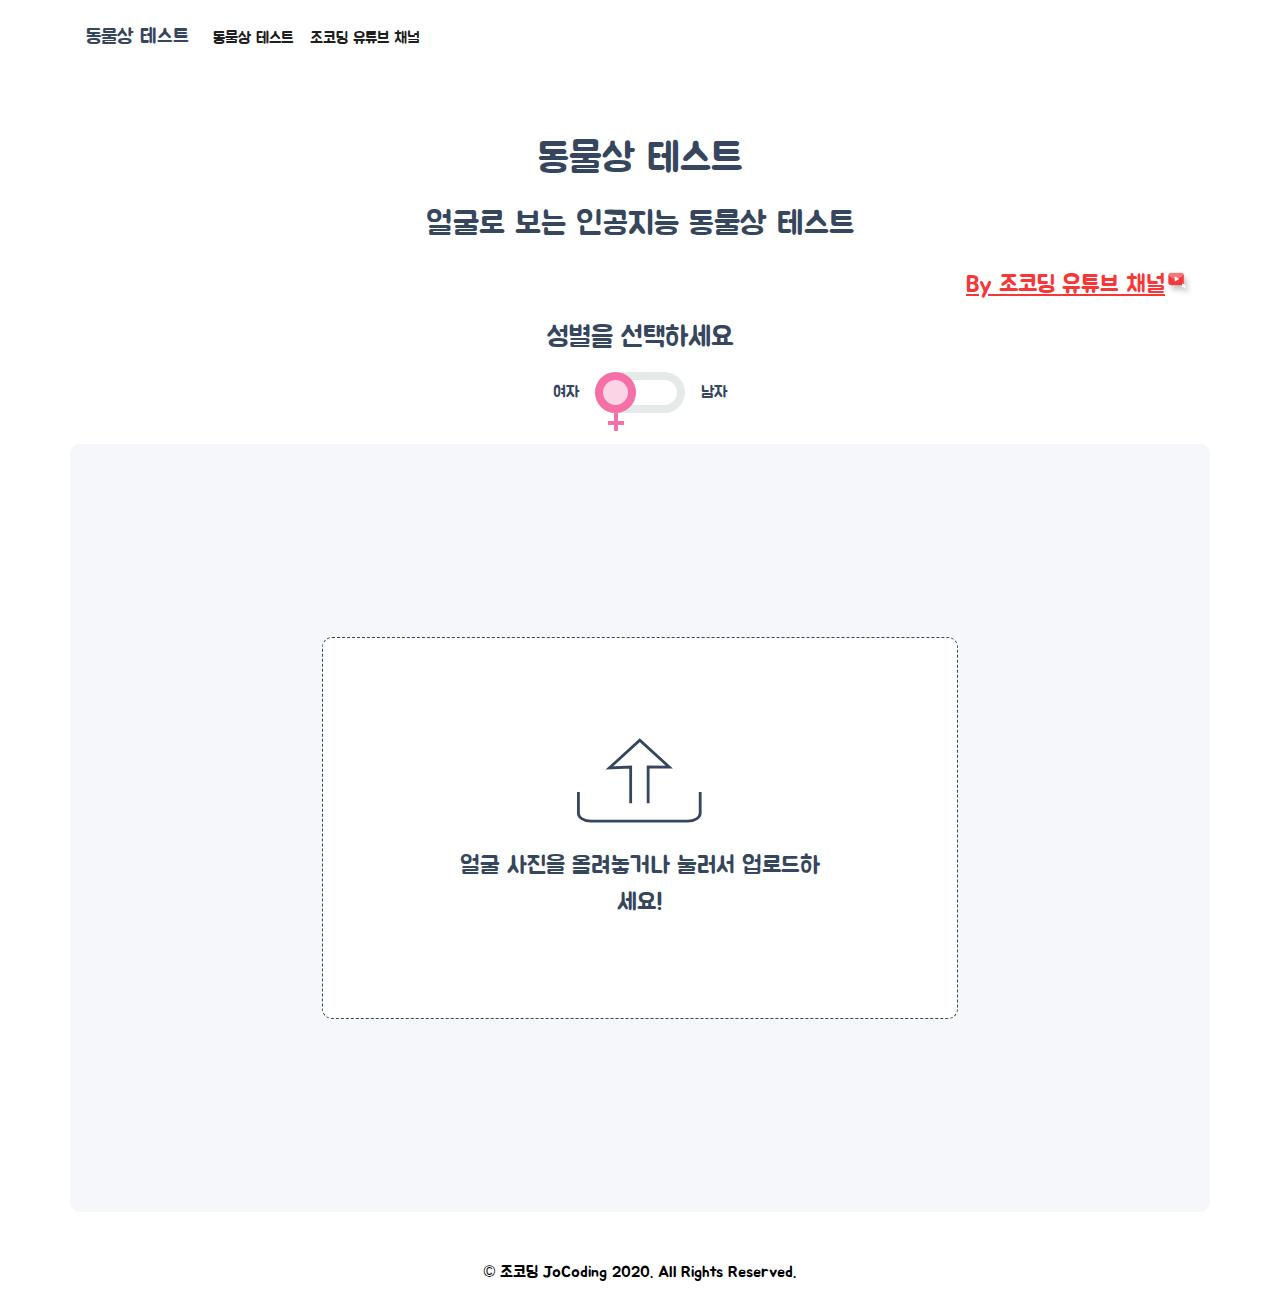
==== index.html @ c7068c0b "first commit" ====
<!DOCTYPE html>
<html>

<head>
    <meta charset="UTF-8">
    <meta name="viewport" content="width=device-width, initial-scale=1, shrink-to-fit=no">
    <meta http-equiv="X-UA-Compatible" content="ie=edge">
    <link href="https://fonts.googleapis.com/css?family=Jua&display=swap" rel="stylesheet">
    <link rel="stylesheet" href="https://stackpath.bootstrapcdn.com/bootstrap/4.4.1/css/bootstrap.min.css" integrity="sha384-Vkoo8x4CGsO3+Hhxv8T/Q5PaXtkKtu6ug5TOeNV6gBiFeWPGFN9MuhOf23Q9Ifjh" crossorigin="anonymous">
    <title>동물상 테스트</title>
    <meta name="title" content="동물상 테스트">
    <meta name="subject" content="얼굴로 보는 인공지능 동물상 테스트, 나와 닮은 동물상을 찾아보세요!">
    <meta name="keywords" content="동물상 테스트, 인공지능 동물상 테스트, 얼굴상, 얼굴상 테스트, 나와 닮은 동물, 동물상 찾기, 얼굴로 보는 동물상, 얼굴 동물, 동물얼굴, animalface, 강아지상, 고양이상, 여우상, 사슴상, 토끼상, 곰상, 공룡상, 인공지능 동물상, AI 얼굴상, AI 동물상">
    <meta name="author" content="조코딩">
    <link rel="stylesheet" href="style.css">
    <link rel="canonical" href="https://animalface.site" />
    <meta property="og:url" content="https://animalface.site" />
    <meta property="og:type" content="website" />
    <meta property="og:title" content="동물상 테스트" />
    <meta property="og:description" content="얼굴로 보는 인공지능 동물상 테스트, 나와 닮은 동물상을 찾아보세요! 대표 동물상 연예인 사진 데이터로 학습한 인공지능이 나의 얼굴로 동물상과 특징을 찾아드립니다. 회원가입도 필요없이 화면에서 바로 확인해보세요! 사진 데이터는 그 어디에도 전송되지 않습니다. 인공지능이 보는 나의 동물상 테스트 한번 해보세요! 강아지상? 고양이상? 여우상? 사슴상? 토끼상? 곰상? 공룡상? 얼굴상 테스트를 통해 나와 닮은 동물 찾기를 할 수 있습니다."
    />
    <meta property="og:image" content="https://img1.daumcdn.net/thumb/R1280x0/?scode=mtistory2&fname=https%3A%2F%2Fk.kakaocdn.net%2Fdn%2Fc0eq42%2FbtqCQpiFhFn%2F8KPaOP9q8PXpJFRL7if55K%2Fimg.jpg" />
    <link rel="shortcut icon" href="/favicon.ico" type="image/x-icon">
    <link rel="icon" href="/favicon.ico" type="image/x-icon">
    <script type="text/javascript" src="//s7.addthis.com/js/300/addthis_widget.js#pubid=ra-5e64b3727e862b06"></script>
</head>

<body>
    <nav class="p-3 container navbar navbar-expand-lg navbar-light">
        <a class="navbar-brand" href="https://animalface.site/">동물상 테스트</a>
        <button class="navbar-toggler" type="button" data-toggle="collapse" data-target="#navbarNav" aria-controls="navbarNav" aria-expanded="false" aria-label="Toggle navigation">
            <span class="navbar-toggler-icon"></span>
        </button>
        <div class="collapse navbar-collapse" id="navbarNav">
            <ul class="navbar-nav">
                <li class="nav-item active">
                    <a class="nav-link" href="#">동물상 테스트
                        <span class="sr-only">(current)</span>
                    </a>
                </li>
                <li class="nav-item active">
                    <a class="nav-link" id="yotube-top-link" href="https://www.youtube.com/channel/UCQNE2JmbasNYbjGAcuBiRRg">조코딩 유튜브 채널</a>
                </li>
            </ul>
        </div>
    </nav>
    <section class="section">
        <h1 class="title">동물상 테스트</h1>
        <h2 class="subtitle">얼굴로 보는 인공지능 동물상 테스트</h2>
        <h2 class="sr-only">나는 어떤 동물과 닮았을까? 나의 동물상 찾기를 해보세요!</h2>
        <h3 class="sr-only">대표 동물상 연예인 사진 데이터로 학습한 인공지능이 나의 얼굴로 동물상과 특징을 찾아드립니다.</h3>
        <h4 class="sr-only">본 서비스는 Google의 인공지능 teachable machine 2.0을 활용하였습니다.</h4>
        <p class="sr-only">얼굴로 보는 인공지능 동물상 테스트, 나와 닮은 동물상을 찾아보세요! 대표 동물상 연예인 사진 데이터로 학습한 인공지능이 나의 얼굴로 동물상과 특징을 찾아드립니다. 회원가입도 필요없이 화면에서 바로 확인해보세요! 사진 데이터는 그 어디에도 전송되지 않습니다. 인공지능이 보는 나의 동물상 테스트 한번 해보세요! 강아지상? 고양이상? 여우상? 사슴상? 토끼상? 곰상? 공룡상? 얼굴상 테스트를 통해 나와 닮은 동물 찾기를 할 수 있습니다.</p>
    </section>
    <section class="youtube pb-3" id="yotube-mid-link">
        <div class="container mt-3 youtube-cover d-flex flex-row-reverse align-items-center">
            <img src="img/youtube-copy.jpg" alt="youtube-icon" class="youtube-icon">
            <a href="https://www.youtube.com/channel/UCQNE2JmbasNYbjGAcuBiRRg" class="youtube-link">By 조코딩 유튜브 채널</a>
        </div>
    </section>
    <h3 class="pb-2 d-flex justify-content-center">성별을 선택하세요</h3>
    <section class="d-flex justify-content-center">
        <p class="d-flex align-items-center pr-3">여자</p>
        <div>
            <input type="checkbox" id="gender">
            <label for="gender">
                <span class="knob">
                    <i></i>
                </span>
            </label>
        </div>
        <p class="d-flex align-items-center pl-3">남자</p>
    </section>
    <script class="jsbin" src="https://ajax.googleapis.com/ajax/libs/jquery/1/jquery.min.js"></script>
    <div class="mt-3 container file-upload">
        <div class="image-upload-wrap">
            <input class="file-upload-input" type='file' onchange="readURL(this);" accept="image/*" />
            <div class="drag-text">
                <img src="img/upload.svg" class="mt-5 pt-5 upload">
                <h3 class="mb-5 pb-5 pt-4  upload-text">얼굴 사진을 올려놓거나 눌러서 업로드하세요!</h3>
            </div>
        </div>
        <div class="file-upload-content">
            <img class="file-upload-image" id="face-image" src="#" alt="your image" />
            <div id="loading" class="animated bounce">
                <div class="spinner-border" role="status">
                    <span class="sr-only">Loading...</span>
                </div>
                <p class="text-center">AI가 당신의 동물상을 분석중입니다.</p>
            </div>
            <p class="result-message"></p>
            <div id="label-container" class="d-flex flex-column justify-content-around"></div>
            <div id="addThis" class="addthis_inline_share_toolbox_6lz1"></div>

            <div class="pt-3 image-title-wrap">
                <button type="button p-2" class="try-again-btn" onclick="window.location.reload();">
                    <span class="try-again-text">다른 사진으로 재시도</span>
                </button>
            </div>
        </div>
    </div>
    <footer class="footer pt-5 container d-flex justify-content-center">
        <div>
            <p>&copy; 조코딩 JoCoding 2020. All Rights Reserved. </p>
        </div>
    </footer>
    <script>
        function readURL(input) {
            if (input.files && input.files[0]) {
                var reader = new FileReader();
                reader.onload = function(e) {
                    $('.image-upload-wrap').hide();
                    $('#loading').show();
                    $('.file-upload-image').attr('src', e.target.result);
                    $('.file-upload-content').show();
                    $('.image-title').html(input.files[0].name);
                };
                reader.readAsDataURL(input.files[0]);
                init().then(function() {
                    console.log("hello");
                    predict();
                    $('#loading').hide();
                });
            } else {
                removeUpload();
            }
        }

        function removeUpload() {
            $('.file-upload-input').replaceWith($('.file-upload-input').clone());
            $('.file-upload-content').hide();
            $('.image-upload-wrap').show();
        }
        $('.image-upload-wrap').bind('dragover', function() {
            $('.image-upload-wrap').addClass('image-dropping');
        });
        $('.image-upload-wrap').bind('dragleave', function() {
            $('.image-upload-wrap').removeClass('image-dropping');
        });
    </script>
    <script src="https://cdn.jsdelivr.net/npm/@tensorflow/tfjs@1.3.1/dist/tf.min.js"></script>
<script src="https://cdn.jsdelivr.net/npm/@teachablemachine/image@0.8/dist/teachablemachine-image.min.js"></script>
    <script type="text/javascript">
        let URL;
        const urlMale = "https://teachablemachine.withgoogle.com/models/o9D1N5TN/";
        const urlFemale = "https://teachablemachine.withgoogle.com/models/bB3YHn5r/";
        let model, webcam, labelContainer, maxPredictions;
        async function init() {
            if (document.getElementById("gender").checked) {
                URL = urlMale;
            } else {
                URL = urlFemale;
            }
            const modelURL = URL + "model.json";
            const metadataURL = URL + "metadata.json";
            model = await tmImage.load(modelURL, metadataURL);
            maxPredictions = model.getTotalClasses();
            labelContainer = document.getElementById("label-container");
            for (let i = 0; i < maxPredictions; i++) {
                var element = document.createElement("div")
                element.classList.add("d-flex");
                labelContainer.appendChild(element);
            }
        }
        async function predict() {
            var image = document.getElementById("face-image")
            const prediction = await model.predict(image, false);
            prediction.sort((a, b) => parseFloat(b.probability) - parseFloat(a.probability));
            console.log(prediction[0].className);
            var resultTitle, resultExplain, resultCeleb;
            if (document.getElementById("gender").checked) {
                switch (prediction[0].className) {
                    case "dog":
                        resultTitle = "귀여운 순둥이 강아지상"
                        resultExplain = "다정다감하고 귀여운 당신은 모든 사람들에게 즐거움을 주는 호감형이다! 친절하고 활발한 성격으로 어디에서도 인기폭발이며 애교와 웃음이 많아 연인에게 특히나 사랑스럽다. 당신은 애인바라기로 애인의 관심이 부족하면 시무룩해지고 외로움을 타는 모습이 마치 강아지와 똑 닮았다!"
                        resultCeleb = "강아지상 연예인: 강다니엘, 백현(엑소), 박보검, 송중기"
                        break;
                    case "cat":
                        resultTitle = "츤데레 매력쟁이 고양이상"
                        resultExplain = "무뚝뚝한 당신의 첫인상은 차가워 보이지만 묘한 매력을 풍겨 언제나 인기가 넘친다. 자존심이 세계 1등과 맞먹지만 관심 받는 것을 좋아하고 연인에게는 은근히 애교쟁이다. 시크한 츤데레로 연인에게 끊임없이 설렘을 안겨주는 당신은 고양이와 닮았다!"
                        resultCeleb = "고양이상 연예인: 황민현(뉴이스트), 시우민(엑소), 강동원, 이종석, 이준기"
                        break;
                    case "rabbit":
                        resultTitle = "천진난만한 매력의 토끼상"
                        resultExplain = "천진난만하고 귀여운 당신은 주변 사람들에게 기쁨을 주는 행복바이러스다! 호기심이 많아 활발하며 귀엽고 순수한 외모로 연인의 보호본능을 자극한다. 존재 자체가 상큼한 당신은 특별한 애교 없이도 연인에게 너무나도 사랑스럽다!"
                        resultCeleb = "토끼상 연예인: 정국(방탄소년단), 바비(아이콘), 박지훈(워너원), 수호(엑소)"
                        break;
                    case "dinosaur":
                        resultTitle = "따뜻한 나쁜남자 공룡상"
                        resultExplain = "무심한 성격에 첫인상은 나쁜 남자 같지만, 알고 보면 따뜻함이 묻어나는 당신! 시크한 매력에 선뜻 다가가지 못하지만 한번 다가가면 헤어나올 수 없는 터프한 매력을 가진 카리스마 있는 남자다."
                        resultCeleb = "공룡상 연예인: 윤두준(하이라이트), 이민기, 김우빈, 육성재(비투비), 공유"
                        break;
                    case "bear":
                        resultTitle = "포근한 매력의 곰상"
                        resultExplain = "첫 인상은 무서워 보이지만 알고 보면 귀여운 매력의 당신! 꼼꼼하고 섬세한 성격으로 연인을 헌신적으로 챙겨주는 당신은 연인에게 듬직한 존재! 포근한 매력에 듬직함까지 갖춘 최고의 남자다!"
                        resultCeleb = "곰상 연예인: 마동석, 조진웅, 조세호, 안재홍"
                        break;
                    default:
                        resultTitle = "알수없음"
                        resultExplain = ""
                        resultCeleb = ""
                }
            } else {
                switch (prediction[0].className) {
                    case "dog":
                        resultTitle = "귀여운 순둥이 강아지상"
                        resultExplain = "다정다감하고 귀여운 당신은 모든 사람들에게 즐거움을 주는 호감형이다! 상냥하고 활발한 성격으로 어디에서도 인기폭발이지만, 애교와 웃음이 많아 연인에게 특히나 사랑스럽다. 당신은 애인바라기로 애인의 관심이 부족하면 시무룩해지고 외로움을 타는 모습이 마치 강아지와 똑 닮았다!"
                        resultCeleb = "강아지상 연예인: 박보영, 아이유, 윤승아, 민아(걸스데이), 한지민"
                        break;
                    case "cat":
                        resultTitle = "츤데레 매력쟁이 고양이상"
                        resultExplain = "도도하고 섹시한 당신은 첫인상은 차가워 보이지만 묘한 매력을 풍겨 언제나 인기가 넘친다. 자존심이 세계 1등과 맞먹지만 관심 받는 것을 좋아하고 애인에게 관심이 받고 싶을 때는 애교도 부릴 줄 아는 귀여운 매력을 가졌다. 시크한 츤데레로 연인에게 끊임없이 설렘을 안겨주는 당신은 고양이와 닮았다!"
                        resultCeleb = "고양이상 연예인: 안소희(원더걸스), 오연서, 한예슬, 이성경, 이효리"
                        break;
                    case "rabbit":
                        resultTitle = "상큼발랄한 매력의 토끼상"
                        resultExplain = "발랄하고 귀여운 당신은 주변 사람들에게 기쁨을 주는 행복바이러스다! 호기심이 많아 활발하며 귀엽고 순수한 외모로 연인의 보호본능을 자극한다. 존재 자체가 상큼하고 깜찍한 당신은 특별한 애교 없이도 연인에게 너무나도 사랑스럽다!"
                        resultCeleb = "토끼상 연예인: 수지, 나연(트와이스), 예린(여자친구), 한승연(카라), 문채원"
                        break;
                    case "deer":
                        resultTitle = "온순하고 우아한 사슴상"
                        resultExplain = "맑고 영롱한 분위기의 당신은 사슴처럼 차분한 성격의 소유자다. 초롱초롱한 눈망울이 당신의 가장 큰 트레이드마크며 따스하고 온순한 눈빛을 가져 사랑스러움을 항상 머금고 있다! 부끄러움이 많아 애정표현이 낯설은 당신은 연인에게조차 신비한 존재지만 따뜻한 성격으로 연인의 마음을 사로잡는 능력을 가졌다."
                        resultCeleb = "사슴상 연예인: 윤아(소녀시대), 이연희, 고아라, 문근영, 정유미(부산행 배우)"
                        break;
                    case "fox":
                        resultTitle = "섹시한 밀당고수 여우상"
                        resultExplain = "사람을 홀리는 매력을 가진 당신은 선뜻 다가가기 힘든 섹시한 매력을 가졌다. 우아한 외모에 더해 뛰어난 센스의 성격을 가진 당신은 어딜가도 주목받는 주인공이다! 사교적인 성격을 가져 연인에게도 적극적으로 애정표현을 하지만 밀당의 고수인 당신은 연인의 혼을 쏙 빼놓는 매력쟁이다."
                        resultCeleb = "여우상 연예인: 경리(나인뮤지스), 예지(있지), 한혜진(모델), 헤이즈, 지연(티아라)"
                        break;
                    default:
                        resultTitle = "알수없음"
                        resultExplain = ""
                        resultCeleb = ""
                }
            }
            var title = "<div class='" + prediction[0].className + "-animal-title'>" + resultTitle + "</div>"
            var explain = "<div class='animal-explain pt-2'>" + resultExplain + "</div>"
            var celeb = "<div class='" + prediction[0].className + "-animal-celeb pt-2 pb-2'>" + resultCeleb + "</div>"
            $('.result-message').html(title + explain + celeb);
            var barWidth;
            for (let i = 0; i < maxPredictions; i++) {
                if (prediction[i].probability.toFixed(2) > 0.1) {
                    barWidth = Math.round(prediction[i].probability.toFixed(2) * 100) + "%";
                } else if (prediction[i].probability.toFixed(2) >= 0.01) {
                    barWidth = "4%"
                } else {
                    barWidth = "2%"
                }
                var labelTitle;
                switch (prediction[i].className) {
                    case "dog":
                        labelTitle = "강아지상"
                        break;
                    case "cat":
                        labelTitle = "고양이상"
                        break;
                    case "rabbit":
                        labelTitle = "토끼상"
                        break;
                    case "dinosaur":
                        labelTitle = "공룡상"
                        break;
                    case "bear":
                        labelTitle = "곰상"
                        break;
                    case "deer":
                        labelTitle = "사슴상"
                        break;
                    case "fox":
                        labelTitle = "여우상"
                        break;
                    default:
                        labelTitle = "알수없음"
                }
                var label = "<div class='animal-label d-flex align-items-center'>" + labelTitle + "</div>"
                var bar = "<div class='bar-container position-relative container'><div class='" + prediction[i].className + "-box'></div><div class='d-flex justify-content-center align-items-center " + prediction[i].className + "-bar' style='width: " + barWidth + "'><span class='d-block percent-text'>" + Math.round(prediction[i].probability.toFixed(2) * 100) + "%</span></div></div>"
                labelContainer.childNodes[i].innerHTML = label + bar;
            }
        }
    </script>
    <script>
        function iosApp() {
            document.getElementById("coupang").style.display="none";
            $("#coupang ins").hide();
            document.getElementById("addThis").style.display="none";
            document.getElementById("disqus_thread").style.display="none";
            var kakao = document.getElementsByClassName("kakao_ad_area");
            for (var i = 0; i < kakao.length; i++) {
              if(kakao[i]) {
                  kakao[i].style.display="none";
              }
            }
            document.getElementById("yotube-top-link").style.display="none";
            document.getElementById("yotube-mid-link").style.display="none";
            document.getElementById("yotube-bottom-link").style.display="none";
        }
    </script>
</body>
<!-- 
image input box
Copyright (c) 2020 by Aaron Vanston (https://codepen.io/aaronvanston/pen/yNYOXR)

Permission is hereby granted, free of charge, to any person obtaining a copy of this software and associated documentation files (the "Software"), to deal in the Software without restriction, including without limitation the rights to use, copy, modify, merge, publish, distribute, sublicense, and/or sell copies of the Software, and to permit persons to whom the Software is furnished to do so, subject to the following conditions:

The above copyright notice and this permission notice shall be included in all copies or substantial portions of the Software.

THE SOFTWARE IS PROVIDED "AS IS", WITHOUT WARRANTY OF ANY KIND, EXPRESS OR IMPLIED, INCLUDING BUT NOT LIMITED TO THE WARRANTIES OF MERCHANTABILITY, FITNESS FOR A PARTICULAR PURPOSE AND NONINFRINGEMENT. IN NO EVENT SHALL THE AUTHORS OR COPYRIGHT HOLDERS BE LIABLE FOR ANY CLAIM, DAMAGES OR OTHER LIABILITY, WHETHER IN AN ACTION OF CONTRACT, TORT OR OTHERWISE, ARISING FROM, OUT OF OR IN CONNECTION WITH THE SOFTWARE OR THE USE OR OTHER DEALINGS IN THE SOFTWARE.

gender toggle
Copyright (c) 2020 by Mert Cukuren (https://codepen.io/knyttneve/pen/bPpEZY)

Permission is hereby granted, free of charge, to any person obtaining a copy of this software and associated documentation files (the "Software"), to deal in the Software without restriction, including without limitation the rights to use, copy, modify, merge, publish, distribute, sublicense, and/or sell copies of the Software, and to permit persons to whom the Software is furnished to do so, subject to the following conditions:

The above copyright notice and this permission notice shall be included in all copies or substantial portions of the Software.

THE SOFTWARE IS PROVIDED "AS IS", WITHOUT WARRANTY OF ANY KIND, EXPRESS OR IMPLIED, INCLUDING BUT NOT LIMITED TO THE WARRANTIES OF MERCHANTABILITY, FITNESS FOR A PARTICULAR PURPOSE AND NONINFRINGEMENT. IN NO EVENT SHALL THE AUTHORS OR COPYRIGHT HOLDERS BE LIABLE FOR ANY CLAIM, DAMAGES OR OTHER LIABILITY, WHETHER IN AN ACTION OF CONTRACT, TORT OR OTHERWISE, ARISING FROM, OUT OF OR IN CONNECTION WITH THE SOFTWARE OR THE USE OR OTHER DEALINGS IN THE SOFTWARE.
 -->

</html>
---- style.css ----
body {
  font-family: 'Jua', sans-serif;
  background-color: #ffffff;
  box-sizing: border-box;
  color: #35465d;
}
.file-upload {
    padding: 15% 3%;
    margin: 0 auto;
    border-radius: 10px;
    border: solid 1.5px #f6f7fa;
    background-color: #f6f7fa;
}
.file-upload-btn {
  width: 100%;
  margin: 0;
  color: #fff;
  background: #1FB264;
  border: none;
  padding: 10px;
  border-radius: 4px;
  border-bottom: 4px solid #15824B;
  transition: all .2s ease;
  outline: none;
  text-transform: uppercase;
  font-weight: 700;
}

.file-upload-btn:hover {
  background: #1AA059;
  color: #ffffff;
  transition: all .2s ease;
  cursor: pointer;
}

.file-upload-btn:active {
  border: 0;
  transition: all .2s ease;
}

.file-upload-content {
  display: none;
  text-align: center;
}
#loading {
  display: none;
}

.file-upload-input {
  position: absolute;
  margin: 0;
  padding: 0;
  width: 100%;
  height: 100%;
  outline: none;
  opacity: 0;
  cursor: pointer;
}

.image-upload-wrap {
    width: 60%;
    margin: 0 auto;
    position: relative;
    object-fit: contain;
    border-radius: 10px;
    border: dashed 1.5px #35465d;
    background-color: #ffffff;
}

.image-dropping,
.image-upload-wrap:hover {
    background-color: #35465d82;
    border: 1.5px dashed #ffffff;
}

.image-title-wrap {
  padding: 0 15px 15px 15px;
  color: #222;
}

.drag-text {
  text-align: center;
}

.drag-text h3 {
  font-weight: 500;
  text-transform: uppercase;
}

.file-upload-image {
  max-height: 60%;
  max-width: 60%;
  margin: auto;
  padding: 10px;
}

.try-again-btn {
  border-radius: 40px;
  border: solid 1.5px #35465d;
  background-color: #35465d;
}

.try-again-text {
  display: block;
  font-size: 1.5rem;
  text-align: center;
  color: #ffffff;
  padding: 4px 15px;
}

.remove-image:hover {
  background: #c13b2a;
  color: #ffffff;
  transition: all .2s ease;
  cursor: pointer;
}

.remove-image:active {
  border: 0;
  transition: all .2s ease;
}

.navbar-light .navbar-brand {
  line-height: 1.68;
  text-align: left;
  color: #35465d; 
}

.navbar-light .navbar-toggler {
    border-color: #ffffff;
}

.section {
    margin-top: 50px;
}

.title {
  line-height: 1.67;
  text-align: center;
  color: #35465d;
}

.subtitle {
  line-height: 1.53;
  text-align: center;
  color: #35465d;
}

/* On screens that are 600px or less, set the background color to olive */
@media screen and (max-width: 600px) {
  html {
    font-size: 10px;
  }
    .navbar-brand {
        font-size: 2rem;
    }
}


.youtube-link {
    font-size: 1.5rem;
    line-height: 1.71;
    text-align: center;
    color: #f73737;
    text-decoration: underline;
}

.youtube-link:hover {
    font-size: 1.5rem;
    line-height: 1.71;
    text-align: center;
    color: #f73737;
    text-decoration: underline;
}

.youtube-icon {
    width: 30px;
    height: 27.262px;
}

.upload {
    width: 20%;
}

.upload-text {
    width: 58%;
    font-size: 1.5rem;
    line-height: 1.53;
    text-align: center;
    color: #35465d;
    margin: 0 auto;
}

.footer {
    background-color: initial;
    color: initial;
}

.bar-container {
  height: 2.7rem;
}
.dinosaur-box {
  position: absolute;
  top: 0;
  left: 0;
  height: 2rem;
  border-radius: 10px;
  width: 100%;
  background-color: rgba(117, 204, 84, 0.2);
}
.dinosaur-bar {
  position: absolute;
  top: 0;
  left: 0;
  height: 2rem;
  border-radius: 10px;
  background-color: rgba(117, 204, 84, 1);
}
.deer-box {
  position: absolute;
  top: 0;
  left: 0;
  height: 2rem;
  border-radius: 10px;
  width: 100%;
  background-color: rgba(117, 204, 84, 0.2);
}
.deer-bar {
  position: absolute;
  top: 0;
  left: 0;
  height: 2rem;
  border-radius: 10px;
  background-color: rgba(117, 204, 84, 1);
}
.dog-box {
  position: absolute;
  top: 0;
  left: 0;
  height: 2rem;
  border-radius: 10px;
  width: 100%;
  background-color: rgba(27, 175, 234, 0.2);
}
.dog-bar {
  position: absolute;
  top: 0;
  left: 0;
  height: 2rem;
  border-radius: 10px;
  background-color: rgba(27, 175, 234, 1);
}
.cat-box {
  position: absolute;
  top: 0;
  left: 0;
  height: 2rem;
  border-radius: 10px;
  width: 100%;
  background-color: rgba(251, 176, 59, 0.2);
}
.cat-bar {
  position: absolute;
  top: 0;
  left: 0;
  height: 2rem;
  border-radius: 10px;
  background-color: rgba(251, 176, 59, 1);
}
.bear-box {
  position: absolute;
  top: 0;
  left: 0;
  height: 2rem;
  border-radius: 10px;
  width: 100%;
  background-color: rgba(195, 140, 102, 0.2);
}
.bear-bar {
  position: absolute;
  top: 0;
  left: 0;
  height: 2rem;
  border-radius: 10px;
  background-color: rgba(195, 140, 102, 1);
}
.fox-box {
  position: absolute;
  top: 0;
  left: 0;
  height: 2rem;
  border-radius: 10px;
  width: 100%;
  background-color: rgba(49, 132, 155, 0.2);
}
.fox-bar {
  position: absolute;
  top: 0;
  left: 0;
  height: 2rem;
  border-radius: 10px;
  background-color: rgba(49, 132, 155, 1);
}
.rabbit-box {
  position: absolute;
  top: 0;
  left: 0;
  height: 2rem;
  border-radius: 10px;
  width: 100%;
  background-color: rgba(235, 166, 190, 0.2);
}
.rabbit-bar {
  position: absolute;
  top: 0;
  left: 0;
  height: 2rem;
  border-radius: 10px;
  background-color: rgba(235, 166, 190, 1);
}
.percent-text {
  font-size: 1rem;
  color: #ffffff;
}
.animal-label {
    width: 20%;
    text-align: left;
    height: 2rem;
}
#label-container {
    width: 80%;
    margin: 0 auto;
}
.result-message {
    font-size: 2rem;
}


.animal-explain {
    font-size: 1.5rem;
}
.dinosaur-animal-title {
    color: #3ba363;
}
.dinosaur-animal-celeb {
    color: #3ba363;
    font-size: 1.2rem;
}
.deer-animal-title {
    color: #3ba363;
}
.deer-animal-celeb {
    color: #3ba363;
    font-size: 1.2rem;
}
.cat-animal-title {
    color: #ff6c0a;
}
.cat-animal-celeb {
    color: #ff6c0a;
    font-size: 1.2rem;
}
.dog-animal-title {
    color: #548dd4;
}
.dog-animal-celeb {
    color: #548dd4;
    font-size: 1.2rem;
}
.rabbit-animal-title {
    color: #e56995;
}
.rabbit-animal-celeb {
    color: #e56995;
    font-size: 1.2rem;
}
.bear-animal-title {
    color: #9b6b43;
}
.bear-animal-celeb {
    color: #9b6b43;
    font-size: 1.2rem;
}
.fox-animal-title {
    color: #31849b;
}
.fox-animal-celeb {
    color: #31849b;
    font-size: 1.2rem;
}

/* gender */
input#gender {
  display: none;
}

label {
  cursor: pointer;
  display: inline-block;
  width: 90px;
  height: 41px;
  box-shadow: 0 0 0 8px #e5e9ea inset;
  border-radius: 30px;
  position: relative;
}

.knob {
  position: absolute;
  width: 41px;
  top: 0;
  left: 0;
  height: 41px;
  border-radius: 50%;
  box-shadow: 0 0 0 8px #f470a7 inset;
  background-color: #fbd4e6;
  transition: 0.3s;
}

.knob > i {
  position: absolute;
  width: 4px;
  height: 18px;
  top: 100%;
  background-color: #f470a7;
  left: calc(50% - 2px);
}

.knob > i:before,
.knob > i:after {
  width: 6px;
  position: absolute;
  top: 42%;
  content: "";
  height: 4px;
  background-color: #f470a7;
}

.knob > i:before {
  left: 4px;
}
.knob > i:after {
  left: -6px;
}

input:checked + label > .knob {
  box-shadow: 0 0 0 8px #a1c6dd inset;
  background-color: #e2ecf4;
  transform: translateX(49px) rotate(-140deg);
}

input:checked + label > .knob > i {
  background-color: #a1c6dd;
}

input:checked + label > .knob > i:after,
input:checked + label > .knob > i:before {
  background-color: #a1c6dd;
}

input:checked + label > .knob > i:after {
  top: 14.5px;
  width: 12px;
  left: -7px;
  transform: rotate(45deg);
}
input:checked + label > .knob > i:before {
  top: 13px;
  width: 12px;
  left: 0px;
  transform: rotate(134deg);
}

.ad-banner {
    width: 320px;
    margin: 0 auto;
}
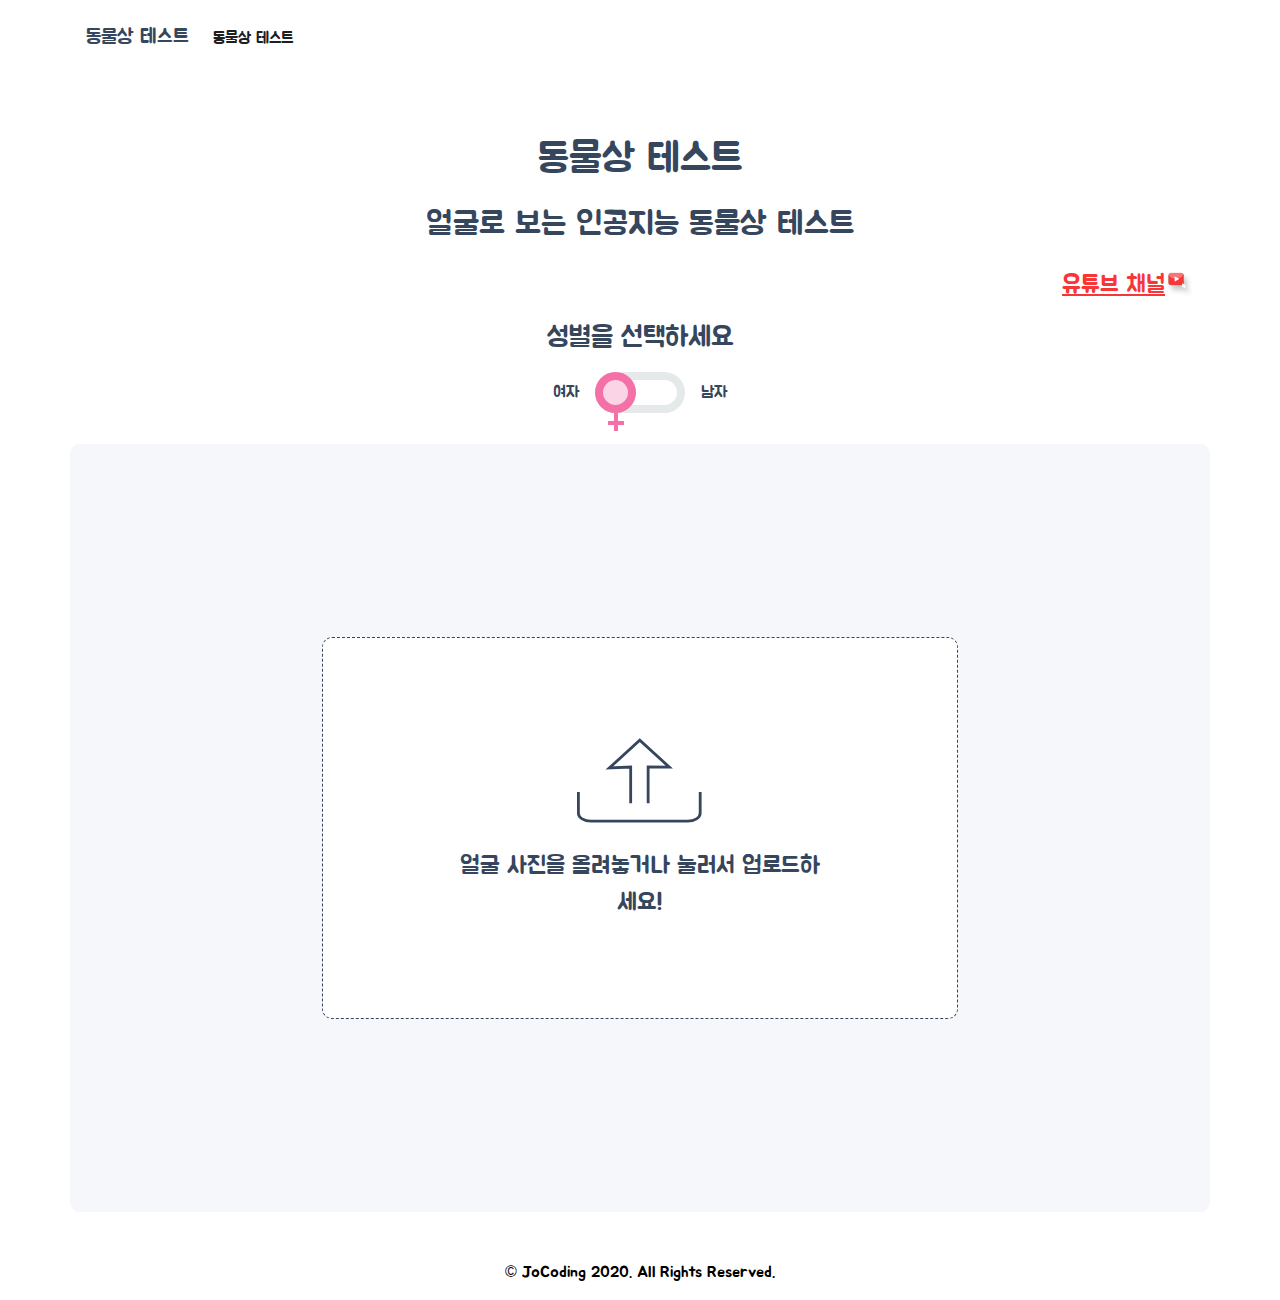
==== commit 179d7f65: "Update index.html" ====
--- a/index.html
+++ b/index.html
@@ -38,9 +38,6 @@
                         <span class="sr-only">(current)</span>
                     </a>
                 </li>
-                <li class="nav-item active">
-                    <a class="nav-link" id="yotube-top-link" href="https://www.youtube.com/channel/UCQNE2JmbasNYbjGAcuBiRRg">조코딩 유튜브 채널</a>
-                </li>
             </ul>
         </div>
     </nav>
@@ -55,7 +52,7 @@
     <section class="youtube pb-3" id="yotube-mid-link">
         <div class="container mt-3 youtube-cover d-flex flex-row-reverse align-items-center">
             <img src="img/youtube-copy.jpg" alt="youtube-icon" class="youtube-icon">
-            <a href="https://www.youtube.com/channel/UCQNE2JmbasNYbjGAcuBiRRg" class="youtube-link">By 조코딩 유튜브 채널</a>
+            <a href="https://www.youtube.com/channel/UCm4Xsf62TcF-yv53aHowq4Q" class="youtube-link">유튜브 채널</a>
         </div>
     </section>
     <h3 class="pb-2 d-flex justify-content-center">성별을 선택하세요</h3>
@@ -101,7 +98,7 @@
     </div>
     <footer class="footer pt-5 container d-flex justify-content-center">
         <div>
-            <p>&copy; 조코딩 JoCoding 2020. All Rights Reserved. </p>
+            <p>&copy; JoCoding 2020. All Rights Reserved. </p>
         </div>
     </footer>
     <script>
@@ -316,4 +313,4 @@
 THE SOFTWARE IS PROVIDED "AS IS", WITHOUT WARRANTY OF ANY KIND, EXPRESS OR IMPLIED, INCLUDING BUT NOT LIMITED TO THE WARRANTIES OF MERCHANTABILITY, FITNESS FOR A PARTICULAR PURPOSE AND NONINFRINGEMENT. IN NO EVENT SHALL THE AUTHORS OR COPYRIGHT HOLDERS BE LIABLE FOR ANY CLAIM, DAMAGES OR OTHER LIABILITY, WHETHER IN AN ACTION OF CONTRACT, TORT OR OTHERWISE, ARISING FROM, OUT OF OR IN CONNECTION WITH THE SOFTWARE OR THE USE OR OTHER DEALINGS IN THE SOFTWARE.
  -->
 
-</html>+</html>
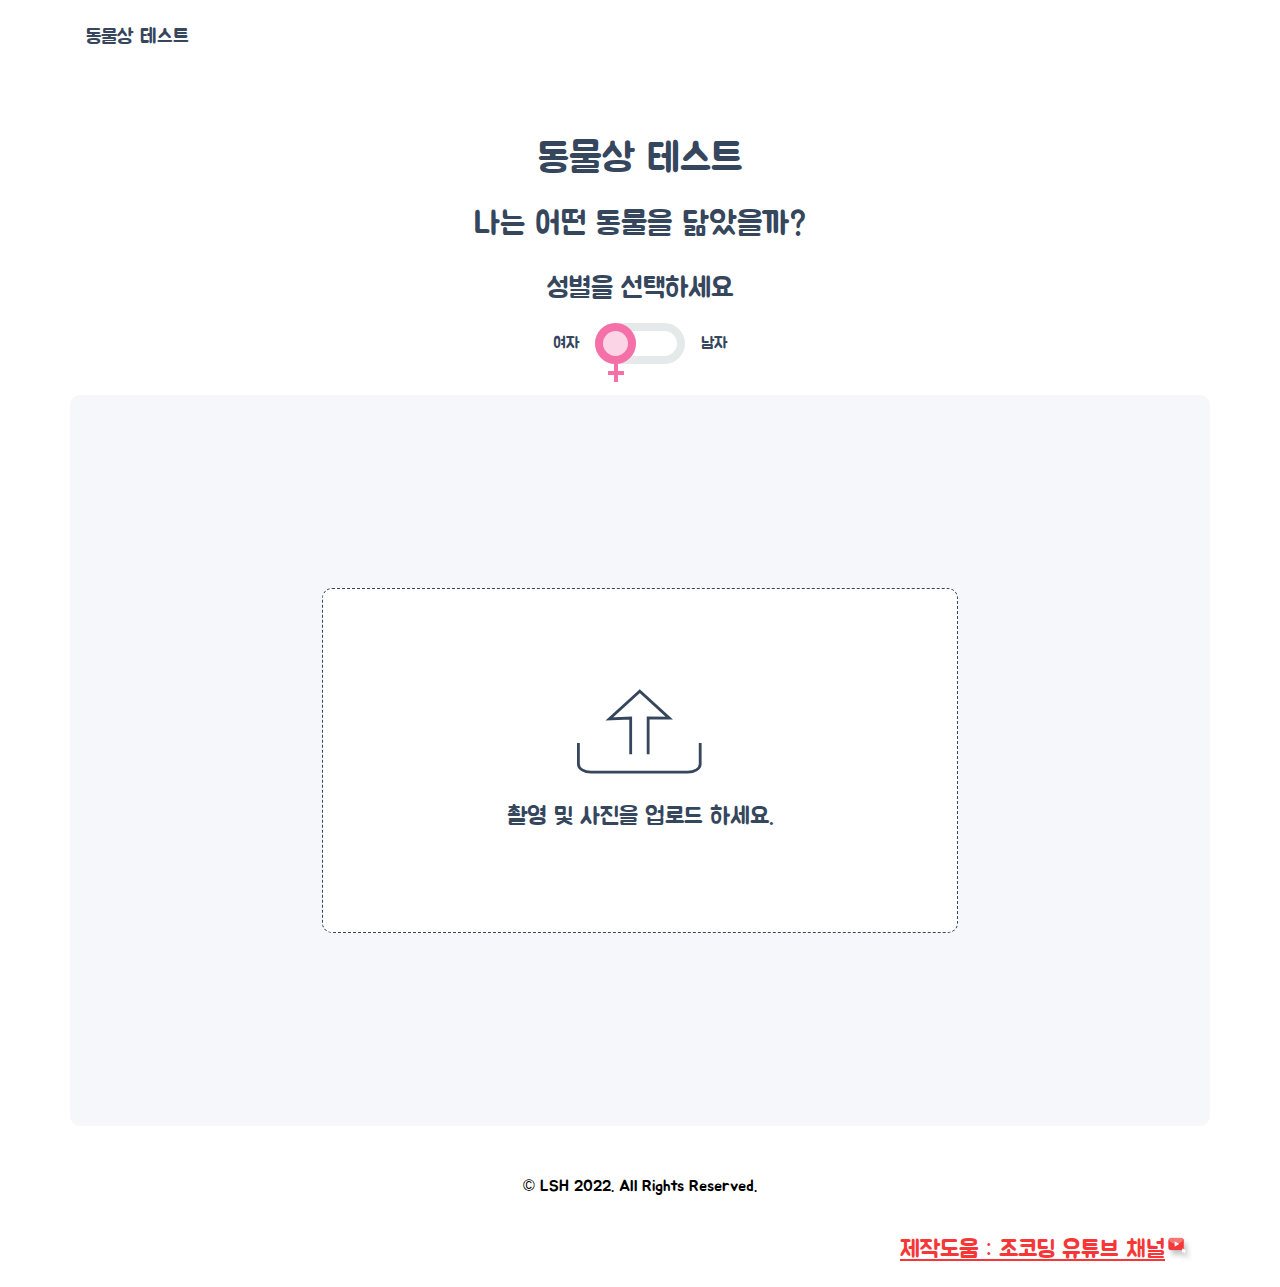
==== commit 2bbf6b41: "Update index.html" ====
--- a/index.html
+++ b/index.html
@@ -1,172 +1,221 @@
 <!DOCTYPE html>
 <html>
-
-<head>
-    <meta charset="UTF-8">
-    <meta name="viewport" content="width=device-width, initial-scale=1, shrink-to-fit=no">
-    <meta http-equiv="X-UA-Compatible" content="ie=edge">
-    <link href="https://fonts.googleapis.com/css?family=Jua&display=swap" rel="stylesheet">
-    <link rel="stylesheet" href="https://stackpath.bootstrapcdn.com/bootstrap/4.4.1/css/bootstrap.min.css" integrity="sha384-Vkoo8x4CGsO3+Hhxv8T/Q5PaXtkKtu6ug5TOeNV6gBiFeWPGFN9MuhOf23Q9Ifjh" crossorigin="anonymous">
-    <title>동물상 테스트</title>
-    <meta name="title" content="동물상 테스트">
-    <meta name="subject" content="얼굴로 보는 인공지능 동물상 테스트, 나와 닮은 동물상을 찾아보세요!">
-    <meta name="keywords" content="동물상 테스트, 인공지능 동물상 테스트, 얼굴상, 얼굴상 테스트, 나와 닮은 동물, 동물상 찾기, 얼굴로 보는 동물상, 얼굴 동물, 동물얼굴, animalface, 강아지상, 고양이상, 여우상, 사슴상, 토끼상, 곰상, 공룡상, 인공지능 동물상, AI 얼굴상, AI 동물상">
-    <meta name="author" content="조코딩">
-    <link rel="stylesheet" href="style.css">
-    <link rel="canonical" href="https://animalface.site" />
-    <meta property="og:url" content="https://animalface.site" />
-    <meta property="og:type" content="website" />
-    <meta property="og:title" content="동물상 테스트" />
-    <meta property="og:description" content="얼굴로 보는 인공지능 동물상 테스트, 나와 닮은 동물상을 찾아보세요! 대표 동물상 연예인 사진 데이터로 학습한 인공지능이 나의 얼굴로 동물상과 특징을 찾아드립니다. 회원가입도 필요없이 화면에서 바로 확인해보세요! 사진 데이터는 그 어디에도 전송되지 않습니다. 인공지능이 보는 나의 동물상 테스트 한번 해보세요! 강아지상? 고양이상? 여우상? 사슴상? 토끼상? 곰상? 공룡상? 얼굴상 테스트를 통해 나와 닮은 동물 찾기를 할 수 있습니다."
-    />
-    <meta property="og:image" content="https://img1.daumcdn.net/thumb/R1280x0/?scode=mtistory2&fname=https%3A%2F%2Fk.kakaocdn.net%2Fdn%2Fc0eq42%2FbtqCQpiFhFn%2F8KPaOP9q8PXpJFRL7if55K%2Fimg.jpg" />
-    <link rel="shortcut icon" href="/favicon.ico" type="image/x-icon">
-    <link rel="icon" href="/favicon.ico" type="image/x-icon">
-    <script type="text/javascript" src="//s7.addthis.com/js/300/addthis_widget.js#pubid=ra-5e64b3727e862b06"></script>
-</head>
-
-<body>
-    <nav class="p-3 container navbar navbar-expand-lg navbar-light">
-        <a class="navbar-brand" href="https://animalface.site/">동물상 테스트</a>
-        <button class="navbar-toggler" type="button" data-toggle="collapse" data-target="#navbarNav" aria-controls="navbarNav" aria-expanded="false" aria-label="Toggle navigation">
-            <span class="navbar-toggler-icon"></span>
-        </button>
-        <div class="collapse navbar-collapse" id="navbarNav">
-            <ul class="navbar-nav">
-                <li class="nav-item active">
-                    <a class="nav-link" href="#">동물상 테스트
-                        <span class="sr-only">(current)</span>
-                    </a>
-                </li>
-            </ul>
+    <head>
+        <meta charset="UTF-8" />
+        <meta name="viewport" content="width=device-width, initial-scale=1, shrink-to-fit=no" />
+        <meta http-equiv="X-UA-Compatible" content="ie=edge" />
+        <link href="https://fonts.googleapis.com/css?family=Jua&display=swap" rel="stylesheet" />
+        <link
+            rel="stylesheet"
+            href="https://stackpath.bootstrapcdn.com/bootstrap/4.4.1/css/bootstrap.min.css"
+            integrity="sha384-Vkoo8x4CGsO3+Hhxv8T/Q5PaXtkKtu6ug5TOeNV6gBiFeWPGFN9MuhOf23Q9Ifjh"
+            crossorigin="anonymous"
+        />
+        <title>동물상 테스트</title>
+        <meta name="title" content="동물상 테스트" />
+        <meta name="subject" content="나는 어떤 동물을 닮았을까?" />
+        <meta
+            name="keywords"
+            content="동물상 테스트, 인공지능 동물상 테스트, 얼굴상, 얼굴상 테스트, 나와 닮은 동물, 동물상 찾기, 얼굴로 보는 동물상, 얼굴 동물, 동물얼굴, animalface, 강아지상, 고양이상, 여우상, 사슴상, 토끼상, 곰상, 공룡상, 인공지능 동물상, AI 얼굴상, AI 동물상"
+        />
+        <meta name="author" content="조코딩" />
+        <link rel="stylesheet" href="style.css" />
+        <link rel="canonical" href="https://animalface.site" />
+        <meta property="og:url" content="https://animalface.site" />
+        <meta property="og:type" content="website" />
+        <meta property="og:title" content="동물상 테스트" />
+        <meta
+            property="og:description"
+            content="얼굴로 보는 인공지능 동물상 테스트, 나와 닮은 동물상을 찾아보세요! 대표 동물상 연예인 사진 데이터로 학습한 인공지능이 나의 얼굴로 동물상과 특징을 찾아드립니다. 회원가입도 필요없이 화면에서 바로 확인해보세요! 사진 데이터는 그 어디에도 전송되지 않습니다. 인공지능이 보는 나의 동물상 테스트 한번 해보세요! 강아지상? 고양이상? 여우상? 사슴상? 토끼상? 곰상? 공룡상? 얼굴상 테스트를 통해 나와 닮은 동물 찾기를 할 수 있습니다."
+        />
+        <meta
+            property="og:image"
+            content="https://img1.daumcdn.net/thumb/R1280x0/?scode=mtistory2&fname=https%3A%2F%2Fk.kakaocdn.net%2Fdn%2Fc0eq42%2FbtqCQpiFhFn%2F8KPaOP9q8PXpJFRL7if55K%2Fimg.jpg"
+        />
+        <link rel="shortcut icon" href="/favicon.ico" type="image/x-icon" />
+        <link rel="icon" href="/favicon.ico" type="image/x-icon" />
+        <script
+            type="text/javascript"
+            src="//s7.addthis.com/js/300/addthis_widget.js#pubid=ra-5e64b3727e862b06"
+        ></script>
+    </head>
+
+    <body>
+        <nav class="p-3 container navbar navbar-expand-lg navbar-light">
+            <a class="navbar-brand" href="http://pettest.ga/">동물상 테스트</a>
+            <button
+                class="navbar-toggler"
+                type="button"
+                data-toggle="collapse"
+                data-target="#navbarNav"
+                aria-controls="navbarNav"
+                aria-expanded="false"
+                aria-label="Toggle navigation"
+            >
+                <span class="navbar-toggler-icon"></span>
+            </button>
+            <div class="collapse navbar-collapse" id="navbarNav">
+                <ul class="navbar-nav">
+                    <li class="nav-item active"></li>
+                </ul>
+            </div>
+        </nav>
+        <section class="section">
+            <h1 class="title">동물상 테스트</h1>
+            <h2 class="subtitle">나는 어떤 동물을 닮았을까?</h2>
+            <h2 class="sr-only">나는 어떤 동물과 닮았을까? 나의 동물상 찾기를 해보세요!</h2>
+            <h3 class="sr-only">
+                대표 동물상 연예인 사진 데이터로 학습한 인공지능이 나의 얼굴로 동물상과 특징을
+                찾아드립니다.
+            </h3>
+            <h4 class="sr-only">
+                본 서비스는 Google의 인공지능 teachable machine 2.0을 활용하였습니다.
+            </h4>
+            <p class="sr-only">
+                얼굴로 보는 인공지능 동물상 테스트, 나와 닮은 동물상을 찾아보세요! 대표 동물상
+                연예인 사진 데이터로 학습한 인공지능이 나의 얼굴로 동물상과 특징을 찾아드립니다.
+                회원가입도 필요없이 화면에서 바로 확인해보세요! 사진 데이터는 그 어디에도 전송되지
+                않습니다. 인공지능이 보는 나의 동물상 테스트 한번 해보세요! 강아지상? 고양이상?
+                여우상? 사슴상? 토끼상? 곰상? 공룡상? 얼굴상 테스트를 통해 나와 닮은 동물 찾기를 할
+                수 있습니다.
+            </p>
+        </section>
+        <section class="youtube pb-3" id="yotube-mid-link">
+            <!-- <div class="container mt-3 youtube-cover d-flex flex-row-reverse align-items-center">
+                <img src="img/youtube-copy.jpg" alt="youtube-icon" class="youtube-icon" />
+                <a href="https://www.youtube.com/channel/UCm4Xsf62TcF-yv53aHowq4Q"class="youtube-link">유튜브 채널</a>
+            </div> -->
+        </section>
+        <h3 class="pb-2 d-flex justify-content-center">성별을 선택하세요</h3>
+        <section class="d-flex justify-content-center">
+            <p class="d-flex align-items-center pr-3">여자</p>
+            <div>
+                <input type="checkbox" id="gender" />
+                <label for="gender">
+                    <span class="knob">
+                        <i></i>
+                    </span>
+                </label>
+            </div>
+            <p class="d-flex align-items-center pl-3">남자</p>
+        </section>
+        <script
+            class="jsbin"
+            src="https://ajax.googleapis.com/ajax/libs/jquery/1/jquery.min.js"
+        ></script>
+        <div class="mt-3 container file-upload">
+            <div class="image-upload-wrap">
+                <input
+                    class="file-upload-input"
+                    type="file"
+                    onchange="readURL(this);"
+                    accept="image/*"
+                />
+                <div class="drag-text">
+                    <img src="img/upload.svg" class="mt-5 pt-5 upload" />
+                    <h3 class="mb-5 pb-5 pt-4 upload-text">촬영 및 사진을 업로드 하세요.</h3>
+                </div>
+            </div>
+            <div class="file-upload-content">
+                <img class="file-upload-image" id="face-image" src="#" alt="your image" />
+                <div id="loading" class="animated bounce">
+                    <div class="spinner-border" role="status">
+                        <span class="sr-only">Loading...</span>
+                    </div>
+                    <p class="text-center">분석중입니다.</p>
+                </div>
+                <p class="result-message"></p>
+                <div id="label-container" class="d-flex flex-column justify-content-around"></div>
+                <div id="addThis" class="addthis_inline_share_toolbox_6lz1"></div>
+
+                <div class="pt-3 image-title-wrap">
+                    <button
+                        type="button p-2"
+                        class="try-again-btn"
+                        onclick="window.location.reload();"
+                    >
+                        <span class="try-again-text">재 시 도</span>
+                    </button>
+                </div>
+            </div>
         </div>
-    </nav>
-    <section class="section">
-        <h1 class="title">동물상 테스트</h1>
-        <h2 class="subtitle">얼굴로 보는 인공지능 동물상 테스트</h2>
-        <h2 class="sr-only">나는 어떤 동물과 닮았을까? 나의 동물상 찾기를 해보세요!</h2>
-        <h3 class="sr-only">대표 동물상 연예인 사진 데이터로 학습한 인공지능이 나의 얼굴로 동물상과 특징을 찾아드립니다.</h3>
-        <h4 class="sr-only">본 서비스는 Google의 인공지능 teachable machine 2.0을 활용하였습니다.</h4>
-        <p class="sr-only">얼굴로 보는 인공지능 동물상 테스트, 나와 닮은 동물상을 찾아보세요! 대표 동물상 연예인 사진 데이터로 학습한 인공지능이 나의 얼굴로 동물상과 특징을 찾아드립니다. 회원가입도 필요없이 화면에서 바로 확인해보세요! 사진 데이터는 그 어디에도 전송되지 않습니다. 인공지능이 보는 나의 동물상 테스트 한번 해보세요! 강아지상? 고양이상? 여우상? 사슴상? 토끼상? 곰상? 공룡상? 얼굴상 테스트를 통해 나와 닮은 동물 찾기를 할 수 있습니다.</p>
-    </section>
-    <section class="youtube pb-3" id="yotube-mid-link">
-        <div class="container mt-3 youtube-cover d-flex flex-row-reverse align-items-center">
-            <img src="img/youtube-copy.jpg" alt="youtube-icon" class="youtube-icon">
-            <a href="https://www.youtube.com/channel/UCm4Xsf62TcF-yv53aHowq4Q" class="youtube-link">유튜브 채널</a>
-        </div>
-    </section>
-    <h3 class="pb-2 d-flex justify-content-center">성별을 선택하세요</h3>
-    <section class="d-flex justify-content-center">
-        <p class="d-flex align-items-center pr-3">여자</p>
-        <div>
-            <input type="checkbox" id="gender">
-            <label for="gender">
-                <span class="knob">
-                    <i></i>
-                </span>
-            </label>
-        </div>
-        <p class="d-flex align-items-center pl-3">남자</p>
-    </section>
-    <script class="jsbin" src="https://ajax.googleapis.com/ajax/libs/jquery/1/jquery.min.js"></script>
-    <div class="mt-3 container file-upload">
-        <div class="image-upload-wrap">
-            <input class="file-upload-input" type='file' onchange="readURL(this);" accept="image/*" />
-            <div class="drag-text">
-                <img src="img/upload.svg" class="mt-5 pt-5 upload">
-                <h3 class="mb-5 pb-5 pt-4  upload-text">얼굴 사진을 올려놓거나 눌러서 업로드하세요!</h3>
-            </div>
-        </div>
-        <div class="file-upload-content">
-            <img class="file-upload-image" id="face-image" src="#" alt="your image" />
-            <div id="loading" class="animated bounce">
-                <div class="spinner-border" role="status">
-                    <span class="sr-only">Loading...</span>
-                </div>
-                <p class="text-center">AI가 당신의 동물상을 분석중입니다.</p>
-            </div>
-            <p class="result-message"></p>
-            <div id="label-container" class="d-flex flex-column justify-content-around"></div>
-            <div id="addThis" class="addthis_inline_share_toolbox_6lz1"></div>
-
-            <div class="pt-3 image-title-wrap">
-                <button type="button p-2" class="try-again-btn" onclick="window.location.reload();">
-                    <span class="try-again-text">다른 사진으로 재시도</span>
-                </button>
-            </div>
-        </div>
-    </div>
-    <footer class="footer pt-5 container d-flex justify-content-center">
-        <div>
-            <p>&copy; JoCoding 2020. All Rights Reserved. </p>
-        </div>
-    </footer>
-    <script>
-        function readURL(input) {
-            if (input.files && input.files[0]) {
-                var reader = new FileReader();
-                reader.onload = function(e) {
-                    $('.image-upload-wrap').hide();
-                    $('#loading').show();
-                    $('.file-upload-image').attr('src', e.target.result);
-                    $('.file-upload-content').show();
-                    $('.image-title').html(input.files[0].name);
-                };
-                reader.readAsDataURL(input.files[0]);
-                init().then(function() {
-                    console.log("hello");
-                    predict();
-                    $('#loading').hide();
-                });
-            } else {
-                removeUpload();
-            }
-        }
-
-        function removeUpload() {
-            $('.file-upload-input').replaceWith($('.file-upload-input').clone());
-            $('.file-upload-content').hide();
-            $('.image-upload-wrap').show();
-        }
-        $('.image-upload-wrap').bind('dragover', function() {
-            $('.image-upload-wrap').addClass('image-dropping');
-        });
-        $('.image-upload-wrap').bind('dragleave', function() {
-            $('.image-upload-wrap').removeClass('image-dropping');
-        });
-    </script>
-    <script src="https://cdn.jsdelivr.net/npm/@tensorflow/tfjs@1.3.1/dist/tf.min.js"></script>
-<script src="https://cdn.jsdelivr.net/npm/@teachablemachine/image@0.8/dist/teachablemachine-image.min.js"></script>
-    <script type="text/javascript">
-        let URL;
-        const urlMale = "https://teachablemachine.withgoogle.com/models/o9D1N5TN/";
-        const urlFemale = "https://teachablemachine.withgoogle.com/models/bB3YHn5r/";
-        let model, webcam, labelContainer, maxPredictions;
-        async function init() {
-            if (document.getElementById("gender").checked) {
-                URL = urlMale;
-            } else {
-                URL = urlFemale;
-            }
-            const modelURL = URL + "model.json";
-            const metadataURL = URL + "metadata.json";
-            model = await tmImage.load(modelURL, metadataURL);
-            maxPredictions = model.getTotalClasses();
-            labelContainer = document.getElementById("label-container");
-            for (let i = 0; i < maxPredictions; i++) {
-                var element = document.createElement("div")
-                element.classList.add("d-flex");
-                labelContainer.appendChild(element);
-            }
-        }
-        async function predict() {
-            var image = document.getElementById("face-image")
-            const prediction = await model.predict(image, false);
-            prediction.sort((a, b) => parseFloat(b.probability) - parseFloat(a.probability));
-            console.log(prediction[0].className);
-            var resultTitle, resultExplain, resultCeleb;
-            if (document.getElementById("gender").checked) {
-                switch (prediction[0].className) {
+        <footer class="footer pt-5 container d-flex justify-content-center">
+            <div>
+                <p>&copy; LSH 2022. All Rights Reserved.</p>
+            </div>
+        </footer>
+        <section class="youtube pb-3" id="yotube-mid-link">
+            <div class="container mt-3 youtube-cover d-flex flex-row-reverse align-items-center">
+                <img src="img/youtube-copy.jpg" alt="youtube-icon" class="youtube-icon" />
+                <a href="https://www.youtube.com/channel/UCQNE2JmbasNYbjGAcuBiRRg" class="youtube-link"> 제작도움 : 조코딩 유튜브 채널</a>
+            </div>
+        </section>
+        <script>
+            function readURL(input) {
+                if (input.files && input.files[0]) {
+                    var reader = new FileReader();
+                    reader.onload = function (e) {
+                        $('.image-upload-wrap').hide();
+                        $('#loading').show();
+                        $('.file-upload-image').attr('src', e.target.result);
+                        $('.file-upload-content').show();
+                        $('.image-title').html(input.files[0].name);
+                    };
+                    reader.readAsDataURL(input.files[0]);
+                    init().then(function () {
+                        console.log('hello');
+                        predict();
+                        $('#loading').hide();
+                    });
+                } else {
+                    removeUpload();
+                }
+            }
+
+            function removeUpload() {
+                $('.file-upload-input').replaceWith($('.file-upload-input').clone());
+                $('.file-upload-content').hide();
+                $('.image-upload-wrap').show();
+            }
+            $('.image-upload-wrap').bind('dragover', function () {
+                $('.image-upload-wrap').addClass('image-dropping');
+            });
+            $('.image-upload-wrap').bind('dragleave', function () {
+                $('.image-upload-wrap').removeClass('image-dropping');
+            });
+        </script>
+        <script src="https://cdn.jsdelivr.net/npm/@tensorflow/tfjs@1.3.1/dist/tf.min.js"></script>
+        <script src="https://cdn.jsdelivr.net/npm/@teachablemachine/image@0.8/dist/teachablemachine-image.min.js"></script>
+        <script type="text/javascript">
+            let URL;
+            const urlMale = 'https://teachablemachine.withgoogle.com/models/o9D1N5TN/';
+            const urlFemale = 'https://teachablemachine.withgoogle.com/models/bB3YHn5r/';
+            let model, webcam, labelContainer, maxPredictions;
+            async function init() {
+                if (document.getElementById('gender').checked) {
+                    URL = urlMale;
+                } else {
+                    URL = urlFemale;
+                }
+                const modelURL = URL + 'model.json';
+                const metadataURL = URL + 'metadata.json';
+                model = await tmImage.load(modelURL, metadataURL);
+                maxPredictions = model.getTotalClasses();
+                labelContainer = document.getElementById('label-container');
+                for (let i = 0; i < maxPredictions; i++) {
+                    var element = document.createElement('div');
+                    element.classList.add('d-flex');
+                    labelContainer.appendChild(element);
+                }
+            }
+            async function predict() {
+                var image = document.getElementById('face-image');
+                const prediction = await model.predict(image, false);
+                prediction.sort((a, b) => parseFloat(b.probability) - parseFloat(a.probability));
+                console.log(prediction[0].className);
+                var resultTitle, resultExplain, resultCeleb;
+                if (document.getElementById('gender').checked) {
+                    switch (prediction[0].className) {
                     case "dog":
                         resultTitle = "귀여운 순둥이 강아지상"
                         resultExplain = "다정다감하고 귀여운 당신은 모든 사람들에게 즐거움을 주는 호감형이다! 친절하고 활발한 성격으로 어디에서도 인기폭발이며 애교와 웃음이 많아 연인에게 특히나 사랑스럽다. 당신은 애인바라기로 애인의 관심이 부족하면 시무룩해지고 외로움을 타는 모습이 마치 강아지와 똑 닮았다!"
@@ -175,12 +224,12 @@
                     case "cat":
                         resultTitle = "츤데레 매력쟁이 고양이상"
                         resultExplain = "무뚝뚝한 당신의 첫인상은 차가워 보이지만 묘한 매력을 풍겨 언제나 인기가 넘친다. 자존심이 세계 1등과 맞먹지만 관심 받는 것을 좋아하고 연인에게는 은근히 애교쟁이다. 시크한 츤데레로 연인에게 끊임없이 설렘을 안겨주는 당신은 고양이와 닮았다!"
-                        resultCeleb = "고양이상 연예인: 황민현(뉴이스트), 시우민(엑소), 강동원, 이종석, 이준기"
+                        resultCeleb = "고양이상 연예인: 황민현(뉴이스트), 시우민(엑소), 지코(블락비) 강동원, 이준기"
                         break;
                     case "rabbit":
                         resultTitle = "천진난만한 매력의 토끼상"
                         resultExplain = "천진난만하고 귀여운 당신은 주변 사람들에게 기쁨을 주는 행복바이러스다! 호기심이 많아 활발하며 귀엽고 순수한 외모로 연인의 보호본능을 자극한다. 존재 자체가 상큼한 당신은 특별한 애교 없이도 연인에게 너무나도 사랑스럽다!"
-                        resultCeleb = "토끼상 연예인: 정국(방탄소년단), 바비(아이콘), 박지훈(워너원), 수호(엑소)"
+                        resultCeleb = "토끼상 연예인: 정국(방탄소년단), 박지훈(워너원), 수호(엑소), 임시완, 이제훈"
                         break;
                     case "dinosaur":
                         resultTitle = "따뜻한 나쁜남자 공룡상"
@@ -196,104 +245,136 @@
                         resultTitle = "알수없음"
                         resultExplain = ""
                         resultCeleb = ""
-                }
-            } else {
-                switch (prediction[0].className) {
-                    case "dog":
-                        resultTitle = "귀여운 순둥이 강아지상"
-                        resultExplain = "다정다감하고 귀여운 당신은 모든 사람들에게 즐거움을 주는 호감형이다! 상냥하고 활발한 성격으로 어디에서도 인기폭발이지만, 애교와 웃음이 많아 연인에게 특히나 사랑스럽다. 당신은 애인바라기로 애인의 관심이 부족하면 시무룩해지고 외로움을 타는 모습이 마치 강아지와 똑 닮았다!"
-                        resultCeleb = "강아지상 연예인: 박보영, 아이유, 윤승아, 민아(걸스데이), 한지민"
-                        break;
-                    case "cat":
-                        resultTitle = "츤데레 매력쟁이 고양이상"
-                        resultExplain = "도도하고 섹시한 당신은 첫인상은 차가워 보이지만 묘한 매력을 풍겨 언제나 인기가 넘친다. 자존심이 세계 1등과 맞먹지만 관심 받는 것을 좋아하고 애인에게 관심이 받고 싶을 때는 애교도 부릴 줄 아는 귀여운 매력을 가졌다. 시크한 츤데레로 연인에게 끊임없이 설렘을 안겨주는 당신은 고양이와 닮았다!"
-                        resultCeleb = "고양이상 연예인: 안소희(원더걸스), 오연서, 한예슬, 이성경, 이효리"
-                        break;
-                    case "rabbit":
-                        resultTitle = "상큼발랄한 매력의 토끼상"
-                        resultExplain = "발랄하고 귀여운 당신은 주변 사람들에게 기쁨을 주는 행복바이러스다! 호기심이 많아 활발하며 귀엽고 순수한 외모로 연인의 보호본능을 자극한다. 존재 자체가 상큼하고 깜찍한 당신은 특별한 애교 없이도 연인에게 너무나도 사랑스럽다!"
-                        resultCeleb = "토끼상 연예인: 수지, 나연(트와이스), 예린(여자친구), 한승연(카라), 문채원"
-                        break;
-                    case "deer":
-                        resultTitle = "온순하고 우아한 사슴상"
-                        resultExplain = "맑고 영롱한 분위기의 당신은 사슴처럼 차분한 성격의 소유자다. 초롱초롱한 눈망울이 당신의 가장 큰 트레이드마크며 따스하고 온순한 눈빛을 가져 사랑스러움을 항상 머금고 있다! 부끄러움이 많아 애정표현이 낯설은 당신은 연인에게조차 신비한 존재지만 따뜻한 성격으로 연인의 마음을 사로잡는 능력을 가졌다."
-                        resultCeleb = "사슴상 연예인: 윤아(소녀시대), 이연희, 고아라, 문근영, 정유미(부산행 배우)"
-                        break;
-                    case "fox":
-                        resultTitle = "섹시한 밀당고수 여우상"
-                        resultExplain = "사람을 홀리는 매력을 가진 당신은 선뜻 다가가기 힘든 섹시한 매력을 가졌다. 우아한 외모에 더해 뛰어난 센스의 성격을 가진 당신은 어딜가도 주목받는 주인공이다! 사교적인 성격을 가져 연인에게도 적극적으로 애정표현을 하지만 밀당의 고수인 당신은 연인의 혼을 쏙 빼놓는 매력쟁이다."
-                        resultCeleb = "여우상 연예인: 경리(나인뮤지스), 예지(있지), 한혜진(모델), 헤이즈, 지연(티아라)"
-                        break;
-                    default:
-                        resultTitle = "알수없음"
-                        resultExplain = ""
-                        resultCeleb = ""
-                }
-            }
-            var title = "<div class='" + prediction[0].className + "-animal-title'>" + resultTitle + "</div>"
-            var explain = "<div class='animal-explain pt-2'>" + resultExplain + "</div>"
-            var celeb = "<div class='" + prediction[0].className + "-animal-celeb pt-2 pb-2'>" + resultCeleb + "</div>"
-            $('.result-message').html(title + explain + celeb);
-            var barWidth;
-            for (let i = 0; i < maxPredictions; i++) {
-                if (prediction[i].probability.toFixed(2) > 0.1) {
-                    barWidth = Math.round(prediction[i].probability.toFixed(2) * 100) + "%";
-                } else if (prediction[i].probability.toFixed(2) >= 0.01) {
-                    barWidth = "4%"
+                    }
                 } else {
-                    barWidth = "2%"
-                }
-                var labelTitle;
-                switch (prediction[i].className) {
-                    case "dog":
-                        labelTitle = "강아지상"
-                        break;
-                    case "cat":
-                        labelTitle = "고양이상"
-                        break;
-                    case "rabbit":
-                        labelTitle = "토끼상"
-                        break;
-                    case "dinosaur":
-                        labelTitle = "공룡상"
-                        break;
-                    case "bear":
-                        labelTitle = "곰상"
-                        break;
-                    case "deer":
-                        labelTitle = "사슴상"
-                        break;
-                    case "fox":
-                        labelTitle = "여우상"
-                        break;
-                    default:
-                        labelTitle = "알수없음"
-                }
-                var label = "<div class='animal-label d-flex align-items-center'>" + labelTitle + "</div>"
-                var bar = "<div class='bar-container position-relative container'><div class='" + prediction[i].className + "-box'></div><div class='d-flex justify-content-center align-items-center " + prediction[i].className + "-bar' style='width: " + barWidth + "'><span class='d-block percent-text'>" + Math.round(prediction[i].probability.toFixed(2) * 100) + "%</span></div></div>"
-                labelContainer.childNodes[i].innerHTML = label + bar;
-            }
-        }
-    </script>
-    <script>
-        function iosApp() {
-            document.getElementById("coupang").style.display="none";
-            $("#coupang ins").hide();
-            document.getElementById("addThis").style.display="none";
-            document.getElementById("disqus_thread").style.display="none";
-            var kakao = document.getElementsByClassName("kakao_ad_area");
-            for (var i = 0; i < kakao.length; i++) {
-              if(kakao[i]) {
-                  kakao[i].style.display="none";
-              }
-            }
-            document.getElementById("yotube-top-link").style.display="none";
-            document.getElementById("yotube-mid-link").style.display="none";
-            document.getElementById("yotube-bottom-link").style.display="none";
-        }
-    </script>
-</body>
-<!-- 
+                    switch (prediction[0].className) {
+                        case 'cat':
+                            resultTitle = '츤데레 매력쟁이 고양이상';
+                            resultExplain =
+                                '도도하고 섹시한 당신은 첫인상은 차가워 보이지만 묘한 매력을 풍겨 언제나 인기가 넘친다. 자존심이 세계 1등과 맞먹지만 관심 받는 것을 좋아하고 애인에게 관심이 받고 싶을 때는 애교도 부릴 줄 아는 귀여운 매력을 가졌다. 시크한 츤데레로 연인에게 끊임없이 설렘을 안겨주는 당신은 고양이와 닮았다!';
+                            resultCeleb =
+                                '고양이상 연예인: 제니(블랙핑크), 지유(드림캐쳐), 장예은(씨엘씨), 류진(있지), 연희(로켓펀치)';
+                            break;
+                        case 'deer':
+                            resultTitle = '온순하고 우아한 사슴상';
+                            resultExplain =
+                                '맑고 영롱한 분위기의 당신은 사슴처럼 차분한 성격의 소유자다. 초롱초롱한 눈망울이 당신의 가장 큰 트레이드마크며 따스하고 온순한 눈빛을 가져 사랑스러움을 항상 머금고 있다! 부끄러움이 많아 애정표현이 낯설은 당신은 연인에게조차 신비한 존재지만 따뜻한 성격으로 연인의 마음을 사로잡는 능력을 가졌다.';
+                            resultCeleb =
+                                '사슴상 연예인: 정예인(러블리즈), 비니(오마이걸), 설아(우주소녀), 김채원(아이즈원), 레나(공원소녀)';
+                            break;
+                        case 'dog':
+                            resultTitle = '귀여운 순둥이 강아지상';
+                            resultExplain =
+                                '다정다감하고 귀여운 당신은 모든 사람들에게 즐거움을 주는 호감형이다! 상냥하고 활발한 성격으로 어디에서도 인기폭발이지만, 애교와 웃음이 많아 연인에게 특히나 사랑스럽다. 당신은 애인바라기로 애인의 관심이 부족하면 시무룩해지고 외로움을 타는 모습이 마치 강아지와 똑 닮았다!';
+                            resultCeleb =
+                                '강아지상 연예인: 지수(블랙핑크), 이수진(위클리), 윈터(에스파), 루다(우주소녀), 백지헌(프로미스나인)';
+                            break;
+                        case 'fox':
+                            resultTitle = '섹시한 밀당고수 여우상';
+                            resultExplain =
+                                '사람을 홀리는 매력을 가진 당신은 선뜻 다가가기 힘든 섹시한 매력을 가졌다. 우아한 외모에 더해 뛰어난 센스의 성격을 가진 당신은 어딜가도 주목받는 주인공이다! 사교적인 성격을 가져 연인에게도 적극적으로 애정표현을 하지만 밀당의 고수인 당신은 연인의 혼을 쏙 빼놓는 매력쟁이다.';
+                            resultCeleb =
+                                '여우상 연예인: 예지(있지), 쯔위(트와이스), 이나경(프로미스나인), 서지수(러블리즈) 윤경(로켓펀치)';
+                            break;
+                        case 'rabbit':
+                            resultTitle = '상큼발랄한 매력의 토끼상';
+                            resultExplain =
+                                '발랄하고 귀여운 당신은 주변 사람들에게 기쁨을 주는 행복바이러스다! 호기심이 많아 활발하며 귀엽고 순수한 외모로 연인의 보호본능을 자극한다. 존재 자체가 상큼하고 깜찍한 당신은 특별한 애교 없이도 연인에게 너무나도 사랑스럽다!';
+                            resultCeleb =
+                                '토끼상 연예인: 나연(트와이스), 최유진(씨엘씨), 효정(오마이걸), 유경(엘리스), 유나(있지)';
+                            break;
+                        default:
+                            resultTitle = '알수없음';
+                            resultExplain = '';
+                            resultCeleb = '';
+                    }
+                }
+                var title =
+                    "<div class='" +
+                    prediction[0].className +
+                    "-animal-title'>" +
+                    resultTitle +
+                    '</div>';
+                var explain = "<div class='animal-explain pt-2'>" + resultExplain + '</div>';
+                var celeb =
+                    "<div class='" +
+                    prediction[0].className +
+                    "-animal-celeb pt-2 pb-2'>" +
+                    resultCeleb +
+                    '</div>';
+                $('.result-message').html(title + explain + celeb);
+                var barWidth;
+                for (let i = 0; i < maxPredictions; i++) {
+                    if (prediction[i].probability.toFixed(2) > 0.1) {
+                        barWidth = Math.round(prediction[i].probability.toFixed(2) * 100) + '%';
+                    } else if (prediction[i].probability.toFixed(2) >= 0.01) {
+                        barWidth = '4%';
+                    } else {
+                        barWidth = '2%';
+                    }
+                    var labelTitle;
+                    switch (prediction[i].className) {
+                        case 'dog':
+                            labelTitle = '강아지상';
+                            break;
+                        case 'cat':
+                            labelTitle = '고양이상';
+                            break;
+                        case 'bear':
+                            labelTitle = '곰상';
+                            break;
+                        case 'dinosaur':
+                            labelTitle = '공룡상';
+                            break;
+                        case 'deer':
+                            labelTitle = '사슴상';
+                            break;
+                        case 'fox':
+                            labelTitle = '여우상';
+                            break;
+                        case 'rabbit':
+                            labelTitle = '토끼상';
+                            break;
+                        default:
+                            labelTitle = '알수없음';
+                    }
+                    var label =
+                        "<div class='animal-label d-flex align-items-center'>" +
+                        labelTitle +
+                        '</div>';
+                    var bar =
+                        "<div class='bar-container position-relative container'><div class='" +
+                        prediction[i].className +
+                        "-box'></div><div class='d-flex justify-content-center align-items-center " +
+                        prediction[i].className +
+                        "-bar' style='width: " +
+                        barWidth +
+                        "'><span class='d-block percent-text'>" +
+                        Math.round(prediction[i].probability.toFixed(2) * 100) +
+                        '%</span></div></div>';
+                    labelContainer.childNodes[i].innerHTML = label + bar;
+                }
+            }
+        </script>
+        <script>
+            function iosApp() {
+                document.getElementById('coupang').style.display = 'none';
+                $('#coupang ins').hide();
+                document.getElementById('addThis').style.display = 'none';
+                document.getElementById('disqus_thread').style.display = 'none';
+                var kakao = document.getElementsByClassName('kakao_ad_area');
+                for (var i = 0; i < kakao.length; i++) {
+                    if (kakao[i]) {
+                        kakao[i].style.display = 'none';
+                    }
+                }
+                document.getElementById('yotube-top-link').style.display = 'none';
+                document.getElementById('yotube-mid-link').style.display = 'none';
+                document.getElementById('yotube-bottom-link').style.display = 'none';
+            }
+        </script>
+    </body>
+    <!-- 
 image input box
 Copyright (c) 2020 by Aaron Vanston (https://codepen.io/aaronvanston/pen/yNYOXR)
 
@@ -312,5 +393,4 @@
 
 THE SOFTWARE IS PROVIDED "AS IS", WITHOUT WARRANTY OF ANY KIND, EXPRESS OR IMPLIED, INCLUDING BUT NOT LIMITED TO THE WARRANTIES OF MERCHANTABILITY, FITNESS FOR A PARTICULAR PURPOSE AND NONINFRINGEMENT. IN NO EVENT SHALL THE AUTHORS OR COPYRIGHT HOLDERS BE LIABLE FOR ANY CLAIM, DAMAGES OR OTHER LIABILITY, WHETHER IN AN ACTION OF CONTRACT, TORT OR OTHERWISE, ARISING FROM, OUT OF OR IN CONNECTION WITH THE SOFTWARE OR THE USE OR OTHER DEALINGS IN THE SOFTWARE.
  -->
-
 </html>
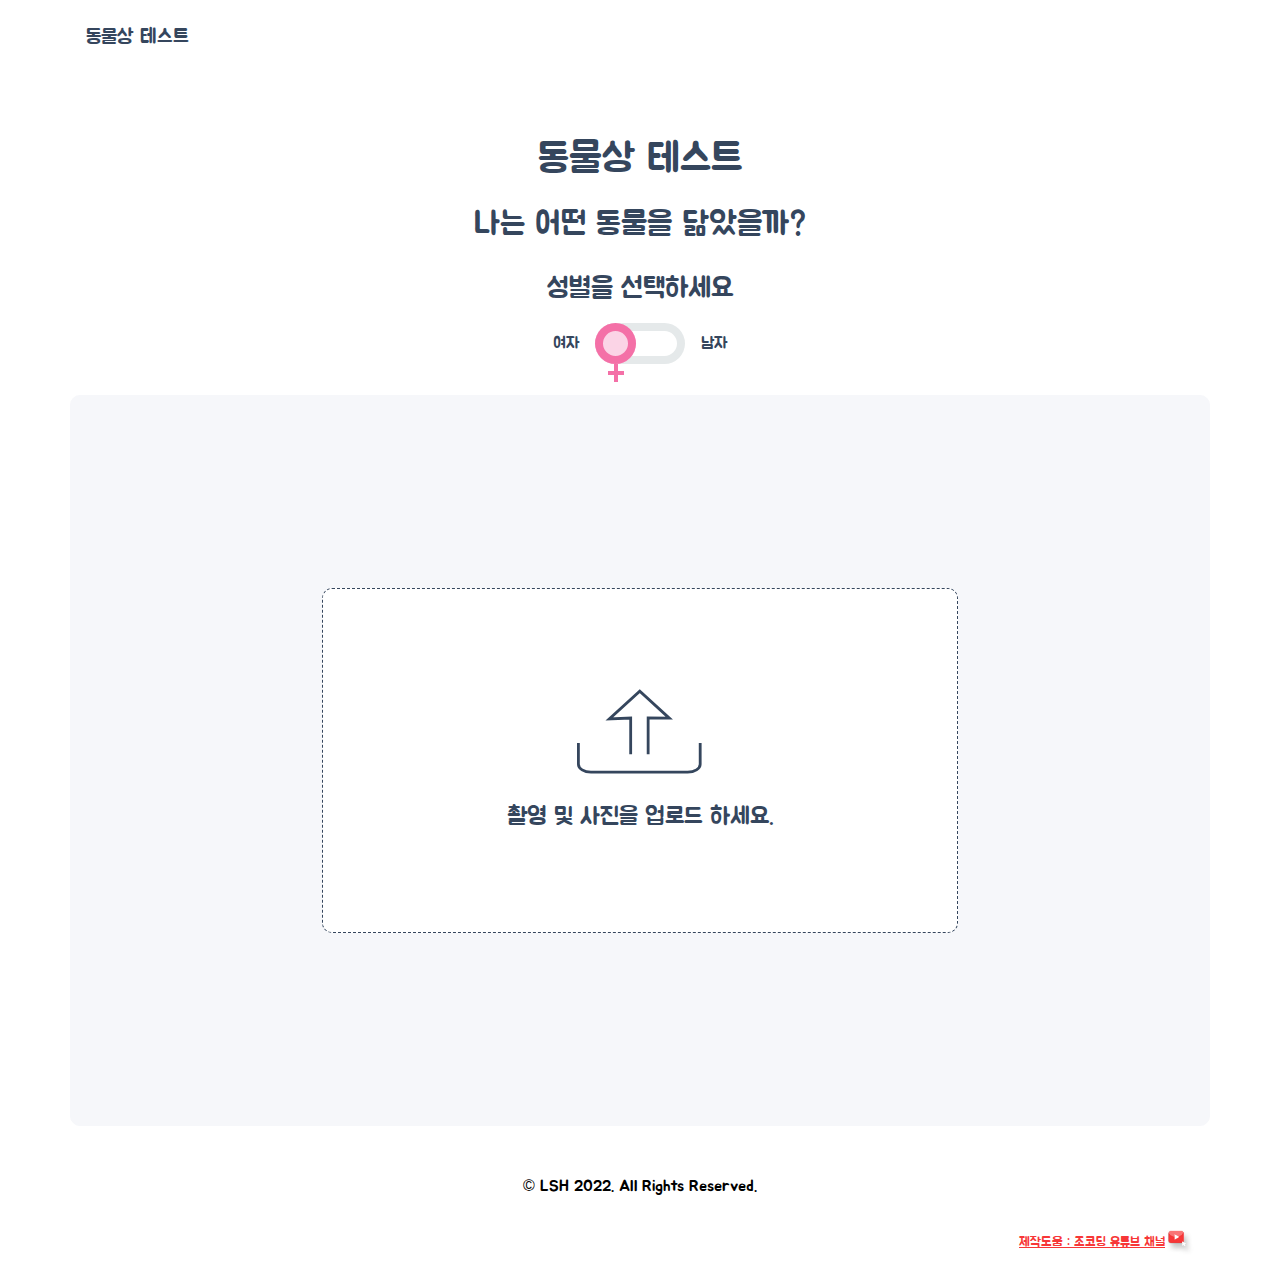
==== commit 031adac3: "Update index.html" ====
--- a/index.html
+++ b/index.html
@@ -32,8 +32,10 @@
             property="og:image"
             content="https://img1.daumcdn.net/thumb/R1280x0/?scode=mtistory2&fname=https%3A%2F%2Fk.kakaocdn.net%2Fdn%2Fc0eq42%2FbtqCQpiFhFn%2F8KPaOP9q8PXpJFRL7if55K%2Fimg.jpg"
         />
-        <link rel="shortcut icon" href="/favicon.ico" type="image/x-icon" />
-        <link rel="icon" href="/favicon.ico" type="image/x-icon" />
+		
+        <link rel="shortcut icon" href="favicon.ico" type="image/x-icon" />
+        <link rel="icon" href="favicon.ico" type="image/x-icon" />
+		
         <script
             type="text/javascript"
             src="//s7.addthis.com/js/300/addthis_widget.js#pubid=ra-5e64b3727e862b06"
@@ -147,7 +149,12 @@
         <section class="youtube pb-3" id="yotube-mid-link">
             <div class="container mt-3 youtube-cover d-flex flex-row-reverse align-items-center">
                 <img src="img/youtube-copy.jpg" alt="youtube-icon" class="youtube-icon" />
-                <a href="https://www.youtube.com/channel/UCQNE2JmbasNYbjGAcuBiRRg" class="youtube-link"> 제작도움 : 조코딩 유튜브 채널</a>
+                <a
+                    href="https://www.youtube.com/channel/UCQNE2JmbasNYbjGAcuBiRRg"
+                    class="youtube-link"
+                >
+                    제작도움 : 조코딩 유튜브 채널</a
+                >
             </div>
         </section>
         <script>
@@ -216,35 +223,43 @@
                 var resultTitle, resultExplain, resultCeleb;
                 if (document.getElementById('gender').checked) {
                     switch (prediction[0].className) {
-                    case "dog":
-                        resultTitle = "귀여운 순둥이 강아지상"
-                        resultExplain = "다정다감하고 귀여운 당신은 모든 사람들에게 즐거움을 주는 호감형이다! 친절하고 활발한 성격으로 어디에서도 인기폭발이며 애교와 웃음이 많아 연인에게 특히나 사랑스럽다. 당신은 애인바라기로 애인의 관심이 부족하면 시무룩해지고 외로움을 타는 모습이 마치 강아지와 똑 닮았다!"
-                        resultCeleb = "강아지상 연예인: 강다니엘, 백현(엑소), 박보검, 송중기"
-                        break;
-                    case "cat":
-                        resultTitle = "츤데레 매력쟁이 고양이상"
-                        resultExplain = "무뚝뚝한 당신의 첫인상은 차가워 보이지만 묘한 매력을 풍겨 언제나 인기가 넘친다. 자존심이 세계 1등과 맞먹지만 관심 받는 것을 좋아하고 연인에게는 은근히 애교쟁이다. 시크한 츤데레로 연인에게 끊임없이 설렘을 안겨주는 당신은 고양이와 닮았다!"
-                        resultCeleb = "고양이상 연예인: 황민현(뉴이스트), 시우민(엑소), 지코(블락비) 강동원, 이준기"
-                        break;
-                    case "rabbit":
-                        resultTitle = "천진난만한 매력의 토끼상"
-                        resultExplain = "천진난만하고 귀여운 당신은 주변 사람들에게 기쁨을 주는 행복바이러스다! 호기심이 많아 활발하며 귀엽고 순수한 외모로 연인의 보호본능을 자극한다. 존재 자체가 상큼한 당신은 특별한 애교 없이도 연인에게 너무나도 사랑스럽다!"
-                        resultCeleb = "토끼상 연예인: 정국(방탄소년단), 박지훈(워너원), 수호(엑소), 임시완, 이제훈"
-                        break;
-                    case "dinosaur":
-                        resultTitle = "따뜻한 나쁜남자 공룡상"
-                        resultExplain = "무심한 성격에 첫인상은 나쁜 남자 같지만, 알고 보면 따뜻함이 묻어나는 당신! 시크한 매력에 선뜻 다가가지 못하지만 한번 다가가면 헤어나올 수 없는 터프한 매력을 가진 카리스마 있는 남자다."
-                        resultCeleb = "공룡상 연예인: 윤두준(하이라이트), 이민기, 김우빈, 육성재(비투비), 공유"
-                        break;
-                    case "bear":
-                        resultTitle = "포근한 매력의 곰상"
-                        resultExplain = "첫 인상은 무서워 보이지만 알고 보면 귀여운 매력의 당신! 꼼꼼하고 섬세한 성격으로 연인을 헌신적으로 챙겨주는 당신은 연인에게 듬직한 존재! 포근한 매력에 듬직함까지 갖춘 최고의 남자다!"
-                        resultCeleb = "곰상 연예인: 마동석, 조진웅, 조세호, 안재홍"
-                        break;
-                    default:
-                        resultTitle = "알수없음"
-                        resultExplain = ""
-                        resultCeleb = ""
+                        case 'dog':
+                            resultTitle = '귀여운 순둥이 강아지상';
+                            resultExplain =
+                                '다정다감하고 귀여운 당신은 모든 사람들에게 즐거움을 주는 호감형이다! 친절하고 활발한 성격으로 어디에서도 인기폭발이며 애교와 웃음이 많아 연인에게 특히나 사랑스럽다. 당신은 애인바라기로 애인의 관심이 부족하면 시무룩해지고 외로움을 타는 모습이 마치 강아지와 똑 닮았다!';
+                            resultCeleb = '강아지상 연예인: 강다니엘, 백현(엑소), 박보검, 송중기';
+                            break;
+                        case 'cat':
+                            resultTitle = '츤데레 매력쟁이 고양이상';
+                            resultExplain =
+                                '무뚝뚝한 당신의 첫인상은 차가워 보이지만 묘한 매력을 풍겨 언제나 인기가 넘친다. 자존심이 세계 1등과 맞먹지만 관심 받는 것을 좋아하고 연인에게는 은근히 애교쟁이다. 시크한 츤데레로 연인에게 끊임없이 설렘을 안겨주는 당신은 고양이와 닮았다!';
+                            resultCeleb =
+                                '고양이상 연예인: 황민현(뉴이스트), 시우민(엑소), 지코(블락비) 강동원, 이준기';
+                            break;
+                        case 'rabbit':
+                            resultTitle = '천진난만한 매력의 토끼상';
+                            resultExplain =
+                                '천진난만하고 귀여운 당신은 주변 사람들에게 기쁨을 주는 행복바이러스다! 호기심이 많아 활발하며 귀엽고 순수한 외모로 연인의 보호본능을 자극한다. 존재 자체가 상큼한 당신은 특별한 애교 없이도 연인에게 너무나도 사랑스럽다!';
+                            resultCeleb =
+                                '토끼상 연예인: 정국(방탄소년단), 박지훈(워너원), 수호(엑소), 임시완, 이제훈';
+                            break;
+                        case 'dinosaur':
+                            resultTitle = '따뜻한 나쁜남자 공룡상';
+                            resultExplain =
+                                '무심한 성격에 첫인상은 나쁜 남자 같지만, 알고 보면 따뜻함이 묻어나는 당신! 시크한 매력에 선뜻 다가가지 못하지만 한번 다가가면 헤어나올 수 없는 터프한 매력을 가진 카리스마 있는 남자다.';
+                            resultCeleb =
+                                '공룡상 연예인: 윤두준(하이라이트), 이민기, 김우빈, 육성재(비투비), 공유';
+                            break;
+                        case 'bear':
+                            resultTitle = '포근한 매력의 곰상';
+                            resultExplain =
+                                '첫 인상은 무서워 보이지만 알고 보면 귀여운 매력의 당신! 꼼꼼하고 섬세한 성격으로 연인을 헌신적으로 챙겨주는 당신은 연인에게 듬직한 존재! 포근한 매력에 듬직함까지 갖춘 최고의 남자다!';
+                            resultCeleb = '곰상 연예인: 마동석, 조진웅, 조세호, 안재홍';
+                            break;
+                        default:
+                            resultTitle = '알수없음';
+                            resultExplain = '';
+                            resultCeleb = '';
                     }
                 } else {
                     switch (prediction[0].className) {
--- a/style.css
+++ b/style.css
@@ -158,7 +158,7 @@
 
 
 .youtube-link {
-    font-size: 1.5rem;
+    font-size: 0.8rem;
     line-height: 1.71;
     text-align: center;
     color: #f73737;
@@ -473,4 +473,4 @@
 .ad-banner {
     width: 320px;
     margin: 0 auto;
-}+}
